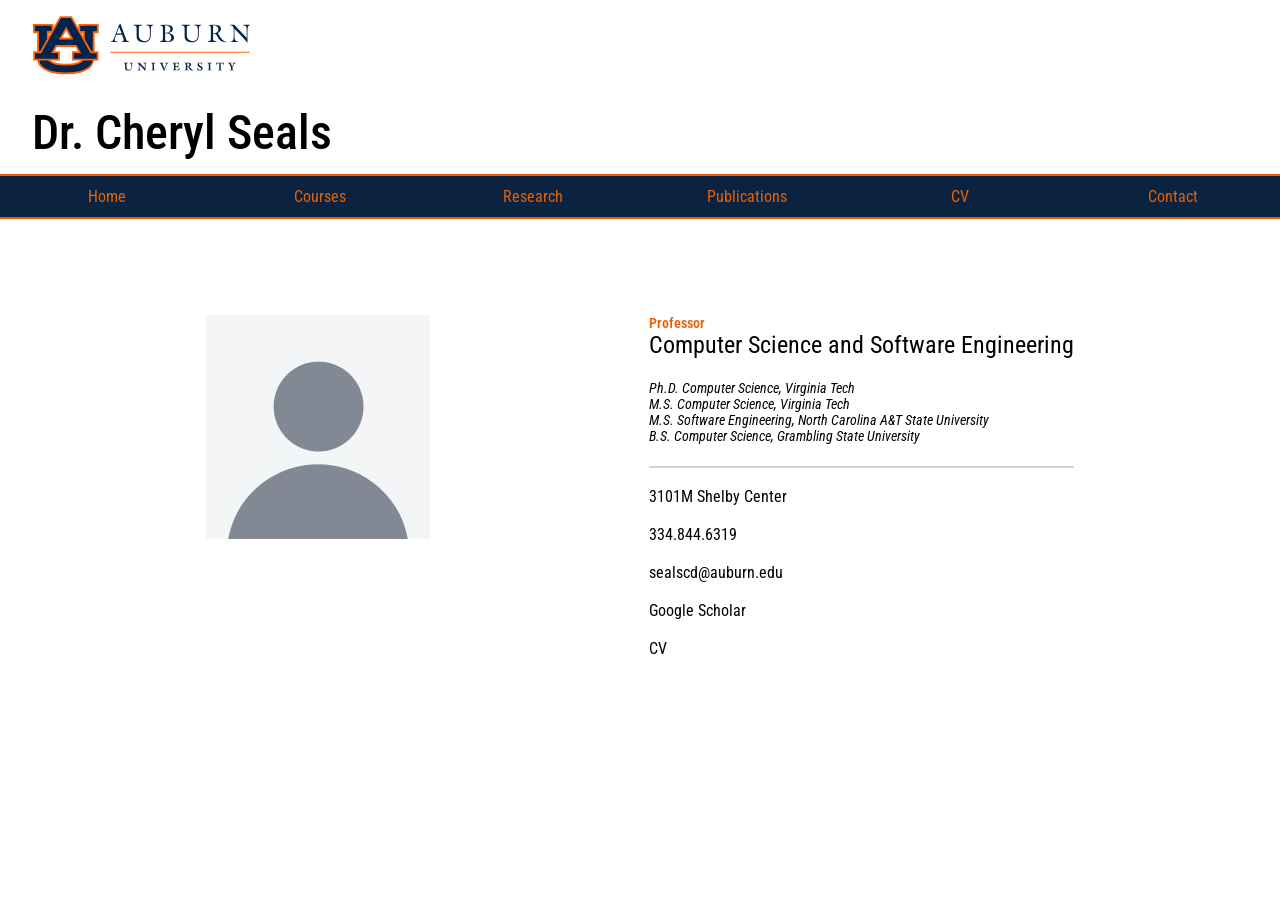
==== index.html @ 9b354f05 "WIP" ====
<!DOCTYPE html>
<html>

    <head>

        <!-- Fonts -->
         <link rel="preconnect" href="https://fonts.googleapis.com">
        <link rel="preconnect" href="https://fonts.gstatic.com" crossorigin>
        <link href="https://fonts.googleapis.com/css2?family=Roboto+Condensed:ital,wght@0,100..900;1,100..900&display=swap" rel="stylesheet">

        <!-- Stylesheets -->
        <link type="text/css" rel="stylesheet" href="css/index.css">
    
    </head>

    <!---->

    <body>

        <!-- Header -->
         <div id="header">
            <div id="header-logo">
                <img src="img/auburn-full.svg">
            </div>
         </div>


        <!-- Navigation Bar -->
        <div id="navbar">

            <div id="navbar-header">

                <div id="navbar-name">
                    <p>Dr. Cheryl Seals</p>
                </div>

            </div>

            <div id="navbar-items">

                <div class="navbar-item">
                    <p>Home</p>
                </div>
                <div class="navbar-item">
                    <p>Courses</p>
                </div>
                <div class="navbar-item">
                    <p>Research</p>
                </div>
                <div class="navbar-item">
                    <p>Publications</p>
                </div>
                <div class="navbar-item">
                    <p>CV</p>
                </div>
                <div class="navbar-item">
                    <p>Contact</p>
                </div>
                <!-- ... -->

            </div>

        </div>

        <!-- Actual Body -->
        <div id="abstract">
            <div id="abstract-img">
                <img src="img/default-pfp.jpg">
            </div>

            <div id="abstract-body">

                <div id="abstract-header">
                    <p id="abstract-status">Professor</p>
                    <p id="abstract-title">Computer Science and Software Engineering</p>
                    <div id="abstract-credentials">
                        <p class="credential">Ph.D. Computer Science, Virginia Tech</p>
                        <p class="credential">M.S. Computer Science, Virginia Tech</p>
                        <p class="credential">M.S. Software Engineering, North Carolina A&T State University</p>
                        <p class="credential">B.S. Computer Science, Grambling State University</p>
                    </div>
                </div>

                <div id="abstract-description">
                    <div class="description-entry">
                        <img>
                        <p> 3101M Shelby Center</p>
                    </div>
                    <div class="description-entry">
                        <img>
                        <p>334.844.6319</p>
                    </div>
                    <div class="description-entry">
                        <img>
                        <p>sealscd@auburn.edu</p>
                    </div>
                    <div class="description-entry">
                        <img>
                        <p>Google Scholar</p>
                    </div>
                    <div class="description-entry">
                        <img>
                        <p>CV</p>
                    </div>
                </div>

            </div>
        </div>


    </body>

</html>
---- css/index.css ----
/* ********** */
/* Universals */
/* ********** */

* 
{
    /* Color Variables */
    --bg: #0b2341;
    --fg: #e86100;

    /* Timing Variables */
    --hover-ms: 100ms;

    /* Sizing */
    margin: 0;
    border: 0;
    padding: 0;

    /* Font Settings */
    font-family: "Roboto Condensed", sans-serif;
    font-optical-sizing: auto;
    font-weight: 400;
    font-style: normal;
}

html
{
    overflow-x: hidden;
}


/* ****** */
/* Header */
/* ****** */


#header
{
    /* Size and Position */
    width: 100vw;
    height: 10vh;

    position: sticky;
    top: 0;

    /* Display */
    display: flex;
    flex-direction: row;

    /* Decoration */
    background-color: white;
}

#header-logo
{
    /* Size and Position */
    height: 100%;

    /* Display */
    display: flex;

    /* Children */
    align-items: center;
    justify-content: left;
}
#header-logo img 
{
    height: calc(100% * (2/3));
    padding-left: 2.5vw;
}



/* ************** */
/* Navigation Bar */
/* ************** */
#navbar
{
    /* Display */
    display: flex;
    flex-direction: column;

    /* Children */
    justify-content: space-between;
}

#navbar-header
{
    /* Display */
    padding: 1.5vh 2.5vw;
}
#navbar-name p
{
    font-size: 48px !important;
    font-weight: 500 !important;
}

#navbar-items
{
    /* Size and Position */
    box-sizing: border-box;

    width: 100%;
    height: 5vh;

    /* Display */
    display: flex;
    flex-direction: row;

    /* Children */
    align-items: center;
    justify-content: space-evenly;

    /* Decoration */
    background-color: var(--bg);

    border-style: solid;
    border-color: var(--fg);
    border-width: 2px 0px;
}

.navbar-item
{
    /* Size and Position */
    box-sizing: content-box;
    height: 100%;
    width: 100%;
    
    /* Display */
    display: flex;
    padding: 0px 5vw;

    /* Children */
    align-items: center;
    justify-content: center;

    /* Decoration */
    background-color: var(--bg);

    /* Animation */
    transition:
        background-color var(--hover-ms) linear
    ;
}
.navbar-item:hover
{
    background-color: white;
}
.navbar-item p
{
    color: var(--fg);
}


/* ******** */
/* Abstract */
/* ******** */

#abstract
{
    /* Size and Position */
    box-sizing: border-box;

    width: 100%;
    height: 75vh;

    /* Display */
    display: flex;
    flex-direction: row;

    padding: 7.5%;

    /* Children */
    align-items: top;
    justify-content: space-around;
}


#abstract-header
{
    padding-bottom: 5%;
    
    /* Decoration */
    border-bottom-style: solid;
    border-bottom-color: lightgrey;
    border-bottom-width: 2px;
}
#abstract-title
{
    font-size: 24px;
}
#abstract-status
{
    /* Decoration */
    color: var(--fg);

    /* Font Settings */
    font-size: 14px;
    font-weight: 600;
}

#abstract-credentials
{
    /* Display */
    display: flex;
    flex-direction: column;
    padding-top: 5%;

    /* Children */
    align-items: left;
    justify-content: center;
}
.credential
{
    /* Font Settings */
    font-size: 14px;
    font-style: italic;
}
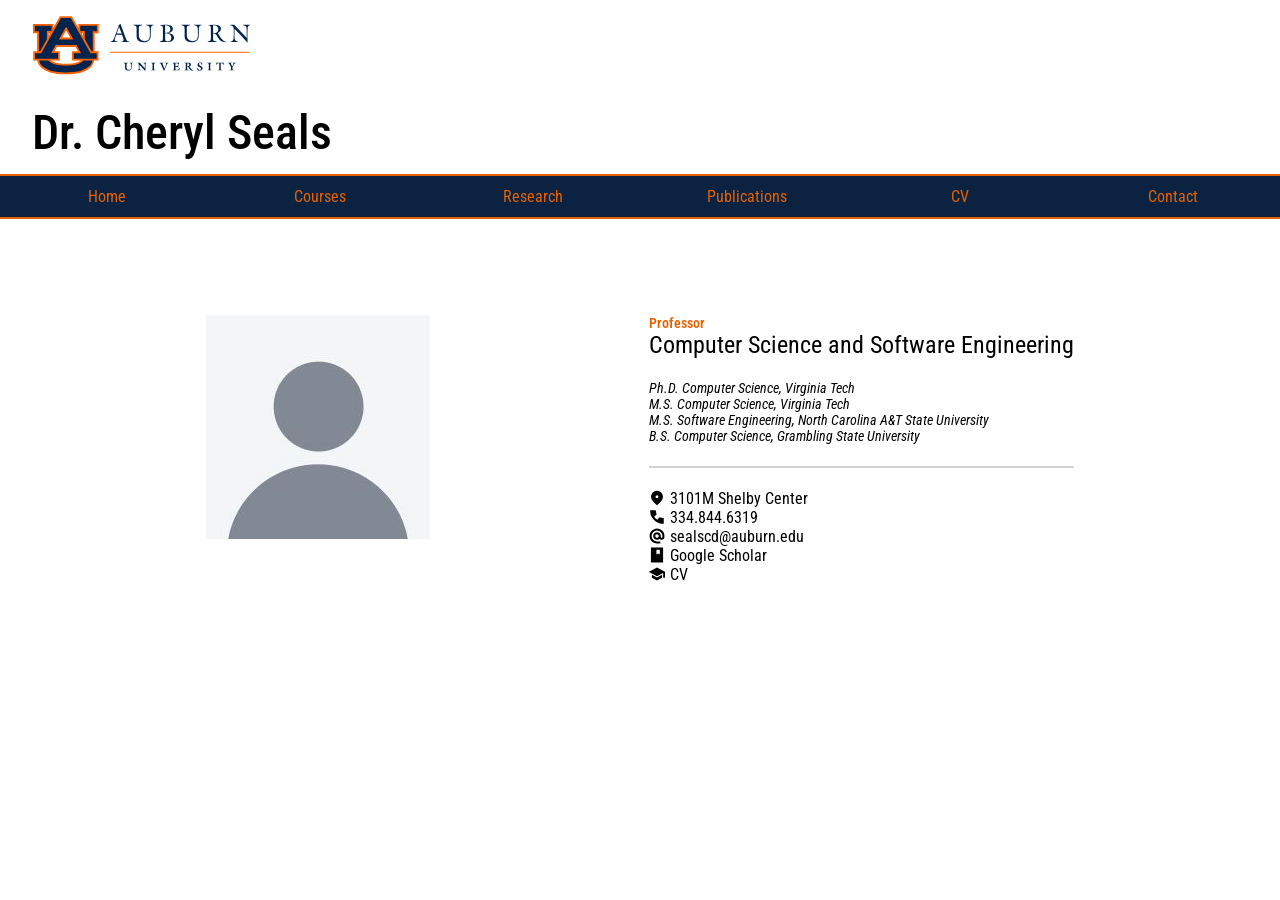
==== commit e1fc9c0d: "Contact details" ====
--- a/index.html
+++ b/index.html
@@ -81,25 +81,25 @@
                     </div>
                 </div>
 
-                <div id="abstract-description">
-                    <div class="description-entry">
-                        <img>
+                <div id="contact-body">
+                    <div class="contact-detail">
+                        <img src="img/icons/location.svg">
                         <p> 3101M Shelby Center</p>
                     </div>
-                    <div class="description-entry">
-                        <img>
+                    <div class="contact-detail">
+                        <img src="img/icons/call.svg">
                         <p>334.844.6319</p>
                     </div>
-                    <div class="description-entry">
-                        <img>
+                    <div class="contact-detail">
+                        <img src="img/icons/email.svg">
                         <p>sealscd@auburn.edu</p>
                     </div>
-                    <div class="description-entry">
-                        <img>
+                    <div class="contact-detail">
+                        <img src="img/icons/book.svg">
                         <p>Google Scholar</p>
                     </div>
-                    <div class="description-entry">
-                        <img>
+                    <div class="contact-detail">
+                        <img src="img/icons/school.svg">
                         <p>CV</p>
                     </div>
                 </div>
--- a/css/index.css
+++ b/css/index.css
@@ -216,3 +216,29 @@
     font-size: 14px;
     font-style: italic;
 }
+
+#contact-body
+{
+    /* Size and Position */
+    padding-top: 5%;
+
+    /* Children */
+    display: flex;
+    flex-direction: column;
+    align-items: left;
+    justify-content: flex-start;
+}
+.contact-detail
+{
+    /* Children */
+    display: flex;
+    flex-direction: row;
+    align-items: center;
+    justify-content: left;
+}
+.contact-detail img
+{
+    /* Size and Position */
+    height: 16px;
+    padding-right: 1%;
+}
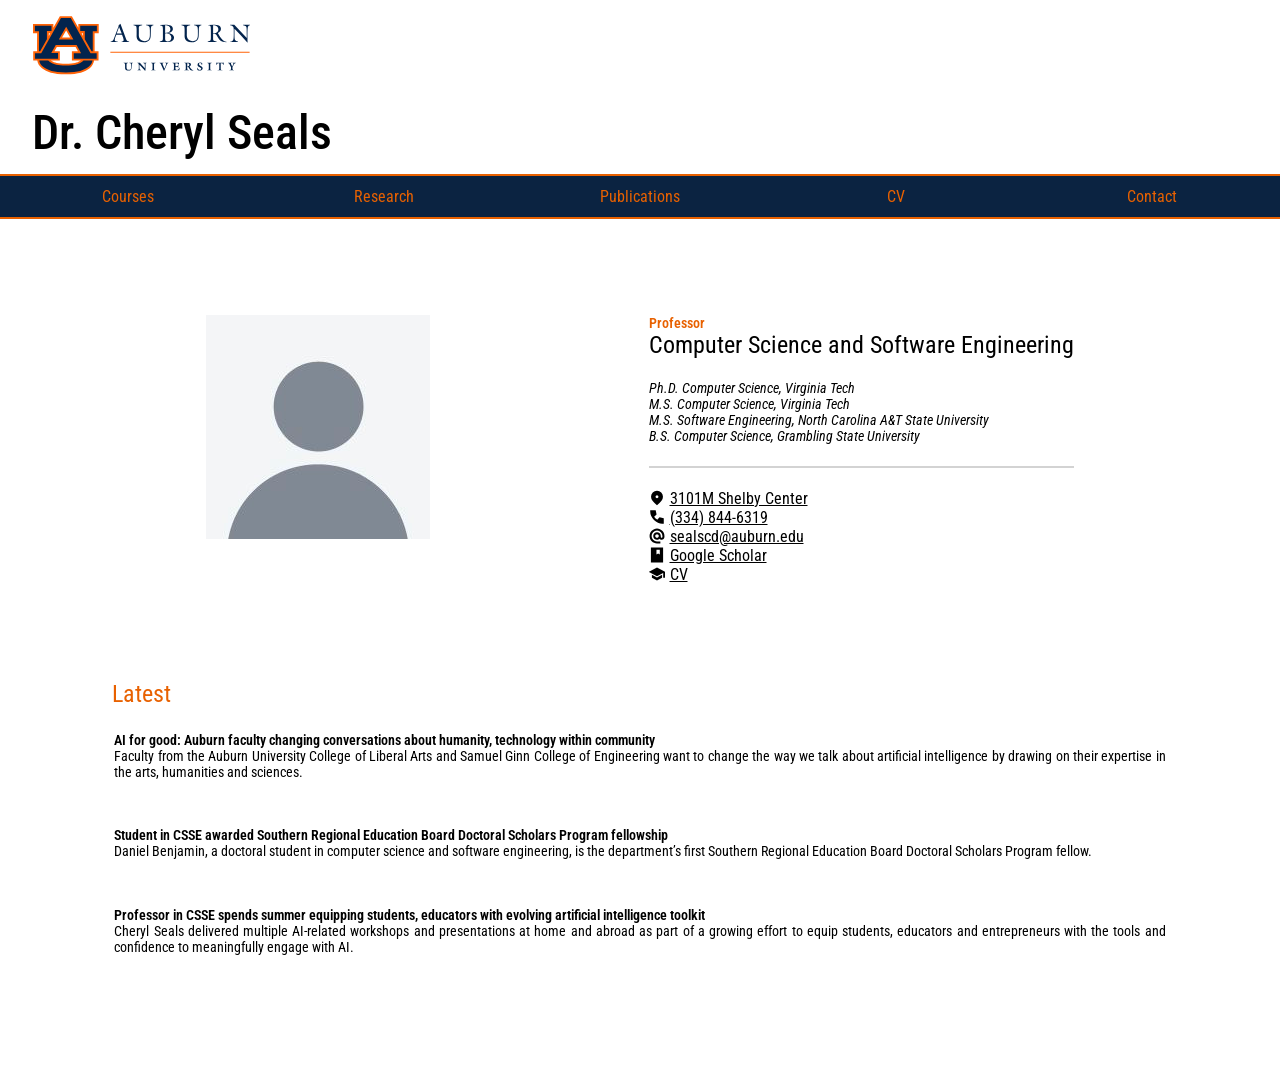
==== commit 5d99ce00: "Added news" ====
--- a/index.html
+++ b/index.html
@@ -38,24 +38,21 @@
 
             <div id="navbar-items">
 
-                <div class="navbar-item">
-                    <p>Home</p>
-                </div>
-                <div class="navbar-item">
+                <a class="navbar-item" href="#">
                     <p>Courses</p>
-                </div>
-                <div class="navbar-item">
+                </a>
+                <a class="navbar-item" href="#">
                     <p>Research</p>
-                </div>
-                <div class="navbar-item">
+                </a>
+                <a class="navbar-item" href="#">
                     <p>Publications</p>
-                </div>
-                <div class="navbar-item">
+                </a>
+                <a class="navbar-item" href="#">
                     <p>CV</p>
-                </div>
-                <div class="navbar-item">
+                </a>
+                <a class="navbar-item" href="#">
                     <p>Contact</p>
-                </div>
+                </a>
                 <!-- ... -->
 
             </div>
@@ -84,30 +81,65 @@
                 <div id="contact-body">
                     <div class="contact-detail">
                         <img src="img/icons/location.svg">
-                        <p> 3101M Shelby Center</p>
+                        <a href=""> 3101M Shelby Center</a>
                     </div>
                     <div class="contact-detail">
                         <img src="img/icons/call.svg">
-                        <p>334.844.6319</p>
+                        <a href="tel:+13348446319">(334) 844-6319</a>
                     </div>
                     <div class="contact-detail">
                         <img src="img/icons/email.svg">
-                        <p>sealscd@auburn.edu</p>
+                        <a href="mailto:sealscd@auburn.edu">sealscd@auburn.edu</a>
                     </div>
                     <div class="contact-detail">
                         <img src="img/icons/book.svg">
-                        <p>Google Scholar</p>
+                        <a href="https://scholar.google.com/citations?user=0GdNB4AAAAAJ">Google Scholar</a>
                     </div>
                     <div class="contact-detail">
                         <img src="img/icons/school.svg">
-                        <p>CV</p>
+                        <a href="https://eng.auburn.edu/resumes/sealscd">CV</a>
                     </div>
                 </div>
 
             </div>
         </div>
 
+        <div id="news-body">
+            <p id="news-title">Latest</p>
 
+            <a class="news-entry" href="https://cla.auburn.edu/news/articles/auburn-faculty-lead-community-conversations-about-ai/">
+                <div>
+                    <div class="news-title">
+                        <p>AI for good: Auburn faculty changing conversations about humanity, technology within community</p>
+                    </div>
+                    <div class="news-desc">
+                        <p>Faculty from the Auburn University College of Liberal Arts and Samuel Ginn College of Engineering want to change the way we talk about artificial intelligence by drawing on their expertise in the arts, humanities and sciences.</p>
+                    </div>
+                </div>
+            </a>
+
+            <a class="news-entry" href="https://eng.auburn.edu/news/2025/09/doctoral-student-in-csse-awarded-sreb-doctoral-scholars-program-fellowship">
+                <div>
+                    <div class="news-title">
+                        <p>Student in CSSE awarded Southern Regional Education Board Doctoral Scholars Program fellowship</p>
+                    </div>
+                    <div class="news-desc">
+                        <p>Daniel Benjamin, a doctoral student in computer science and software engineering, is the department’s first Southern Regional Education Board Doctoral Scholars Program fellow.</p>
+                    </div>
+                </div>
+            </a>
+
+            <a class="news-entry" href="https://eng.auburn.edu/news/2025/07/professor-in-csse-spends-summer-sharing-ai-insight">
+                <div>
+                    <div class="news-title">
+                        <p>Professor in CSSE spends summer equipping students, educators with evolving artificial intelligence toolkit</p>
+                    </div>
+                    <div class="news-desc">
+                        <p>Cheryl Seals delivered multiple AI-related workshops and presentations at home and abroad as part of a growing effort to equip students, educators and entrepreneurs with the tools and confidence to meaningfully engage with AI.</p>
+                    </div>
+                </div>
+            </a>
+
+        </div>
     </body>
-
 </html>
--- a/css/index.css
+++ b/css/index.css
@@ -27,6 +27,10 @@
 {
     overflow-x: hidden;
 }
+body
+{
+    width: 100vw;
+}
 
 
 /* ****** */
@@ -135,6 +139,7 @@
     justify-content: center;
 
     /* Decoration */
+    text-decoration: none;
     background-color: var(--bg);
 
     /* Animation */
@@ -160,9 +165,8 @@
 {
     /* Size and Position */
     box-sizing: border-box;
-
     width: 100%;
-    height: 75vh;
+    height: min-content;
 
     /* Display */
     display: flex;
@@ -222,17 +226,21 @@
     /* Size and Position */
     padding-top: 5%;
 
-    /* Children */
+    /* Display */
     display: flex;
     flex-direction: column;
+
+    /* Children */
     align-items: left;
     justify-content: flex-start;
 }
 .contact-detail
 {
-    /* Children */
+    /* Display */
     display: flex;
     flex-direction: row;
+
+    /* Children */
     align-items: center;
     justify-content: left;
 }
@@ -242,3 +250,81 @@
     height: 16px;
     padding-right: 1%;
 }
+.contact-detail a
+{
+    text-decoration: underline black;
+    color: black;
+}
+
+/* **** */
+/* News */
+/* **** */
+
+#news-body
+{
+    /* Size and Position */
+    box-sizing: border-box;
+    width: 100%;
+    height: min-content;
+
+    /* Display */
+    display: flex;
+    flex-direction: column;
+
+    padding: 0 7.5% 7.5% 7.5%;
+
+    /* Children */
+    align-items: left;
+    justify-content: flex-start;
+}
+
+#news-title
+{
+    /* Size and Position */
+    margin-left: 1.5%;
+
+    /* Decoration */
+    color: var(--fg);
+
+    /* Font Settings */
+    font-size: 24px;
+}
+
+.news-entry
+{
+    /* Size and Position */
+    box-sizing: border-box;
+    margin: 0.5% 0;
+
+    /* Display */
+    padding: 1.5%;
+
+    /* Decoration */
+    border-style: solid;
+    border-color: transparent;
+    border-width: 2px;
+
+    color: black;
+
+    /* Font Settings */
+    text-decoration: none;
+    font-size: 14px;
+
+    /* Animation */
+    transition:
+        border-color var(--hover-ms) linear
+    ;
+}
+.news-entry:hover
+{
+    border-color: var(--fg);
+}
+.news-title p
+{
+    font-weight: 600 !important;
+}
+.news-desc p
+{
+    text-align: justify;
+    text-justify: distribute;
+}
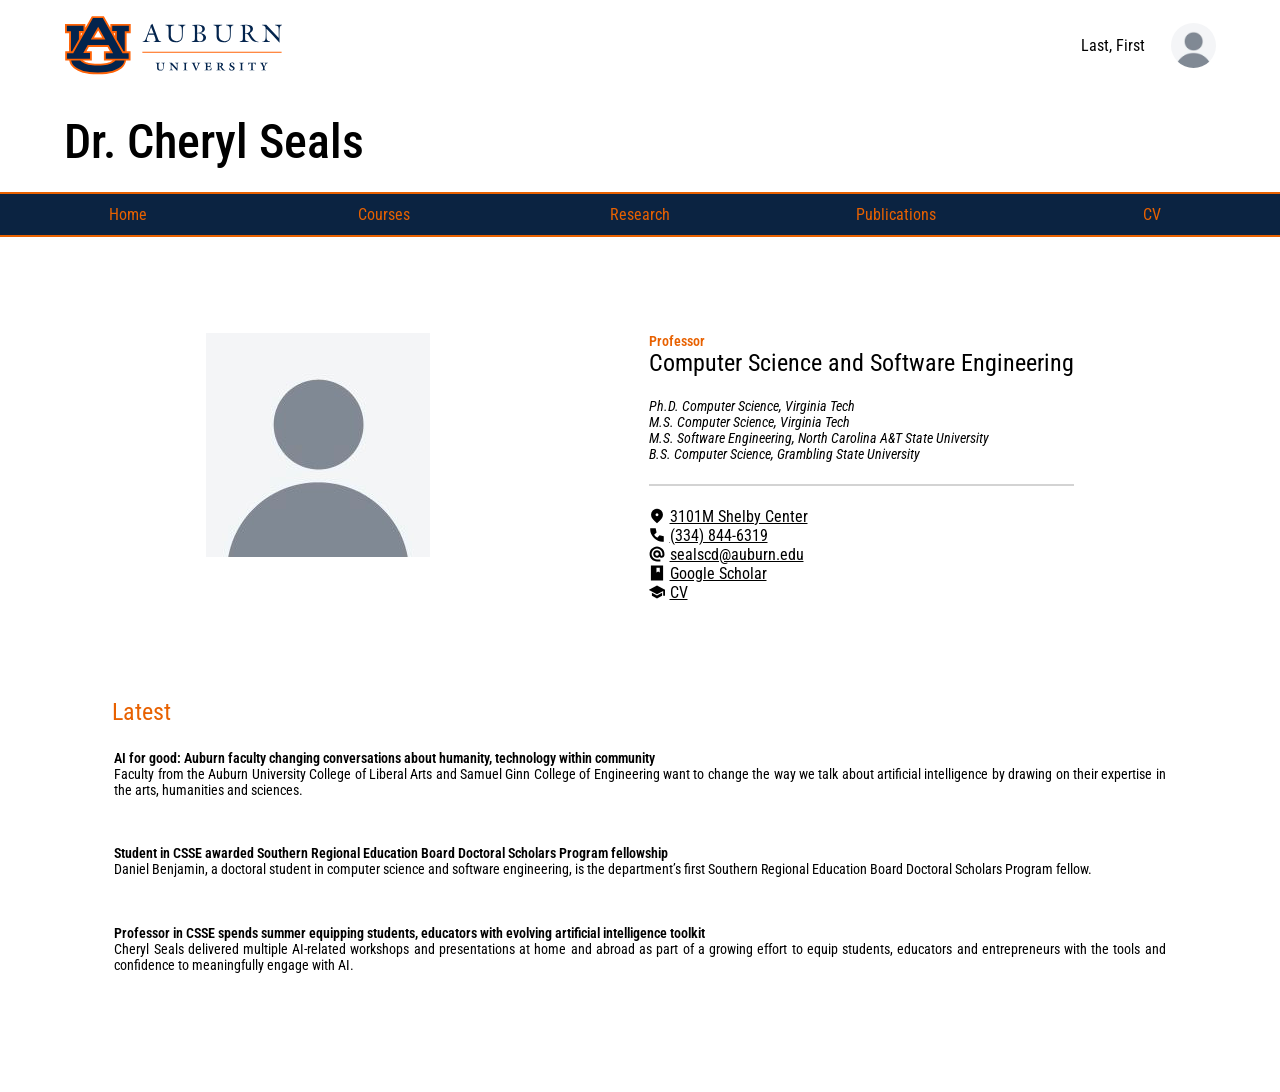
==== commit 28fa06ab: "added navbar links" ====
--- a/index.html
+++ b/index.html
@@ -22,6 +22,10 @@
             <div id="header-logo">
                 <img src="img/auburn-full.svg">
             </div>
+            <div id="header-user">
+                <p>Last, First</p>
+                <img src="img/default-pfp.jpg">
+            </div>
          </div>
 
 
@@ -38,20 +42,20 @@
 
             <div id="navbar-items">
 
+                <a class="navbar-item" href="/">
+                    <p>Home</p>
+                </a>
                 <a class="navbar-item" href="#">
                     <p>Courses</p>
                 </a>
                 <a class="navbar-item" href="#">
                     <p>Research</p>
                 </a>
-                <a class="navbar-item" href="#">
+                <a class="navbar-item" href="https://scholar.google.com/citations?user=0GdNB4AAAAAJ">
                     <p>Publications</p>
                 </a>
-                <a class="navbar-item" href="#">
+                <a class="navbar-item" href="https://eng.auburn.edu/resumes/sealscd">
                     <p>CV</p>
-                </a>
-                <a class="navbar-item" href="#">
-                    <p>Contact</p>
                 </a>
                 <!-- ... -->
 
--- a/css/index.css
+++ b/css/index.css
@@ -51,6 +51,9 @@
     display: flex;
     flex-direction: row;
 
+    /* Children */
+    justify-content: space-between;
+
     /* Decoration */
     background-color: white;
 }
@@ -70,7 +73,37 @@
 #header-logo img 
 {
     height: calc(100% * (2/3));
-    padding-left: 2.5vw;
+    margin-left: 5vw;
+}
+
+#header-user
+{
+    cursor: not-allowed;
+
+    /* Size and Position */
+    width: fit-content;
+    margin: 0 5vw;
+
+    /* Display */
+    display: flex;
+    flex-direction: row;
+
+    /* Children */
+    align-items: center;
+    justify-content: right;
+}
+#header-user p
+{
+    white-space: normal;
+}
+#header-user img
+{
+    /* Size and Position */
+    height: 50%;
+    margin-left: 2vw;
+
+    /* Decoration */
+    border-radius: 50%;
 }
 
 
@@ -91,7 +124,7 @@
 #navbar-header
 {
     /* Display */
-    padding: 1.5vh 2.5vw;
+    padding: 2.5vh 5vw;
 }
 #navbar-name p
 {
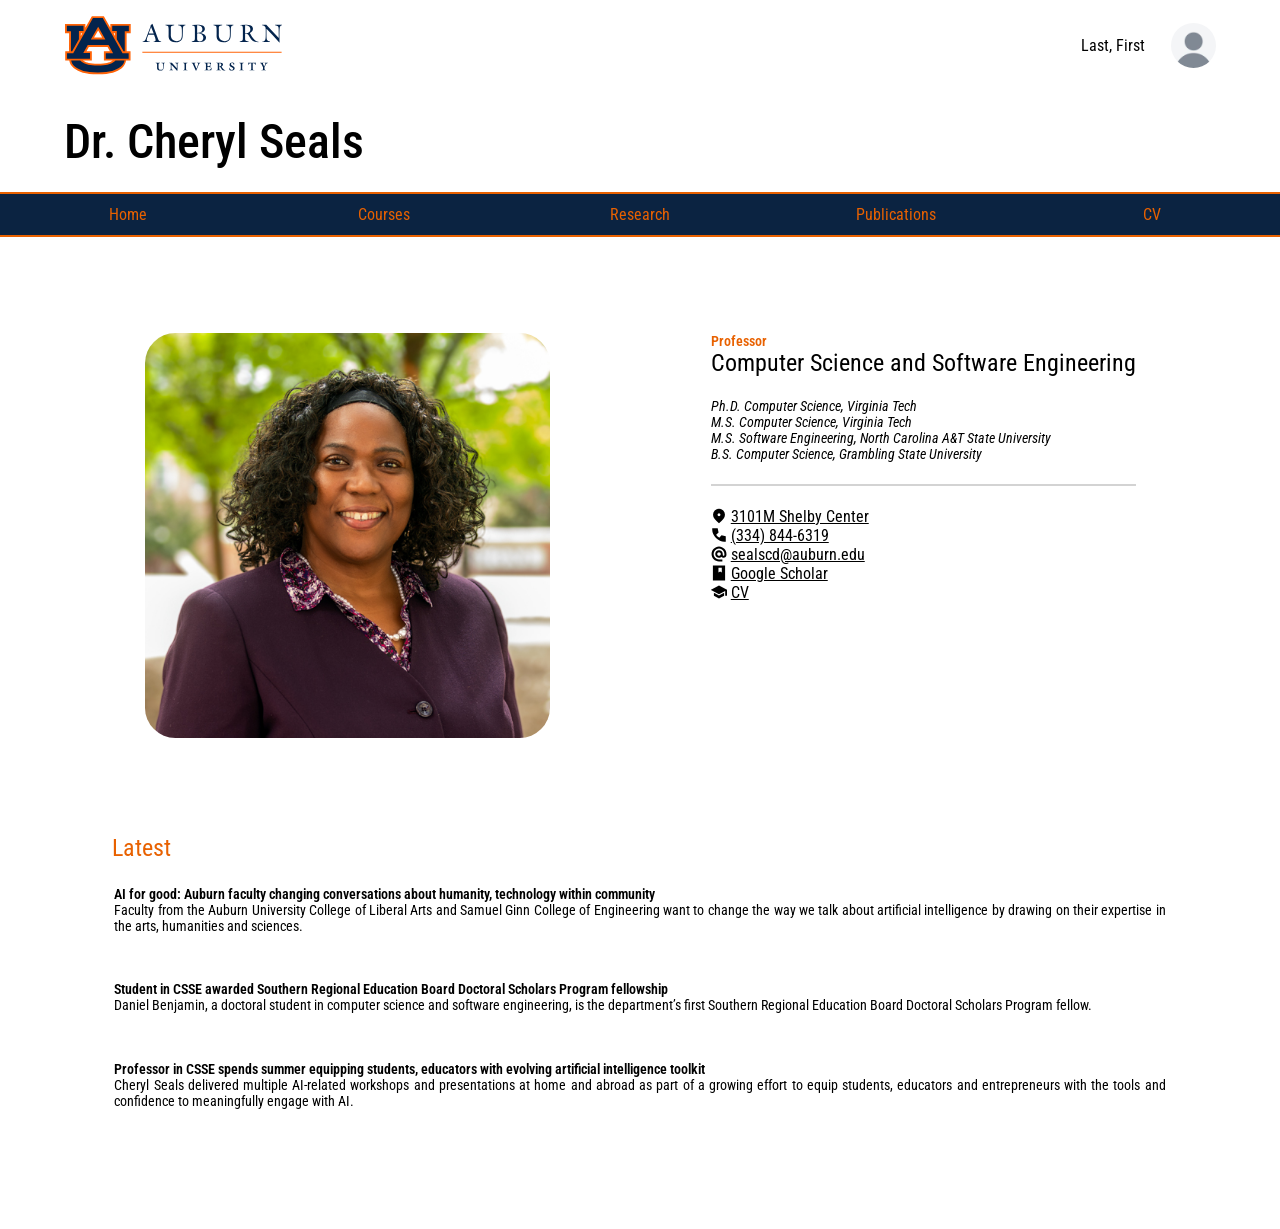
==== commit bb4d38b7: "finished home page for now" ====
--- a/index.html
+++ b/index.html
@@ -66,7 +66,7 @@
         <!-- Actual Body -->
         <div id="abstract">
             <div id="abstract-img">
-                <img src="img/default-pfp.jpg">
+                <img src="img/media/seals.jpg">
             </div>
 
             <div id="abstract-body">
--- a/css/index.css
+++ b/css/index.css
@@ -198,7 +198,8 @@
 {
     /* Size and Position */
     box-sizing: border-box;
-    width: 100%;
+
+    width: 100vw;
     height: min-content;
 
     /* Display */
@@ -212,6 +213,29 @@
     justify-content: space-around;
 }
 
+#abstract-img
+{
+    /* Size and Position */
+    aspect-ratio: 1;
+    height: 45vh;
+    margin-right: 5vw;
+}
+#abstract-img img
+{
+    /* Size and Position */
+    width: 100%;
+    height: 100%;
+
+    /* Display */
+    display: block;
+    overflow: hidden !important;
+
+    object-fit:cover;
+    object-position: center top;
+
+    /* Decoration */
+    border-radius: 7.5%;
+}
 
 #abstract-header
 {
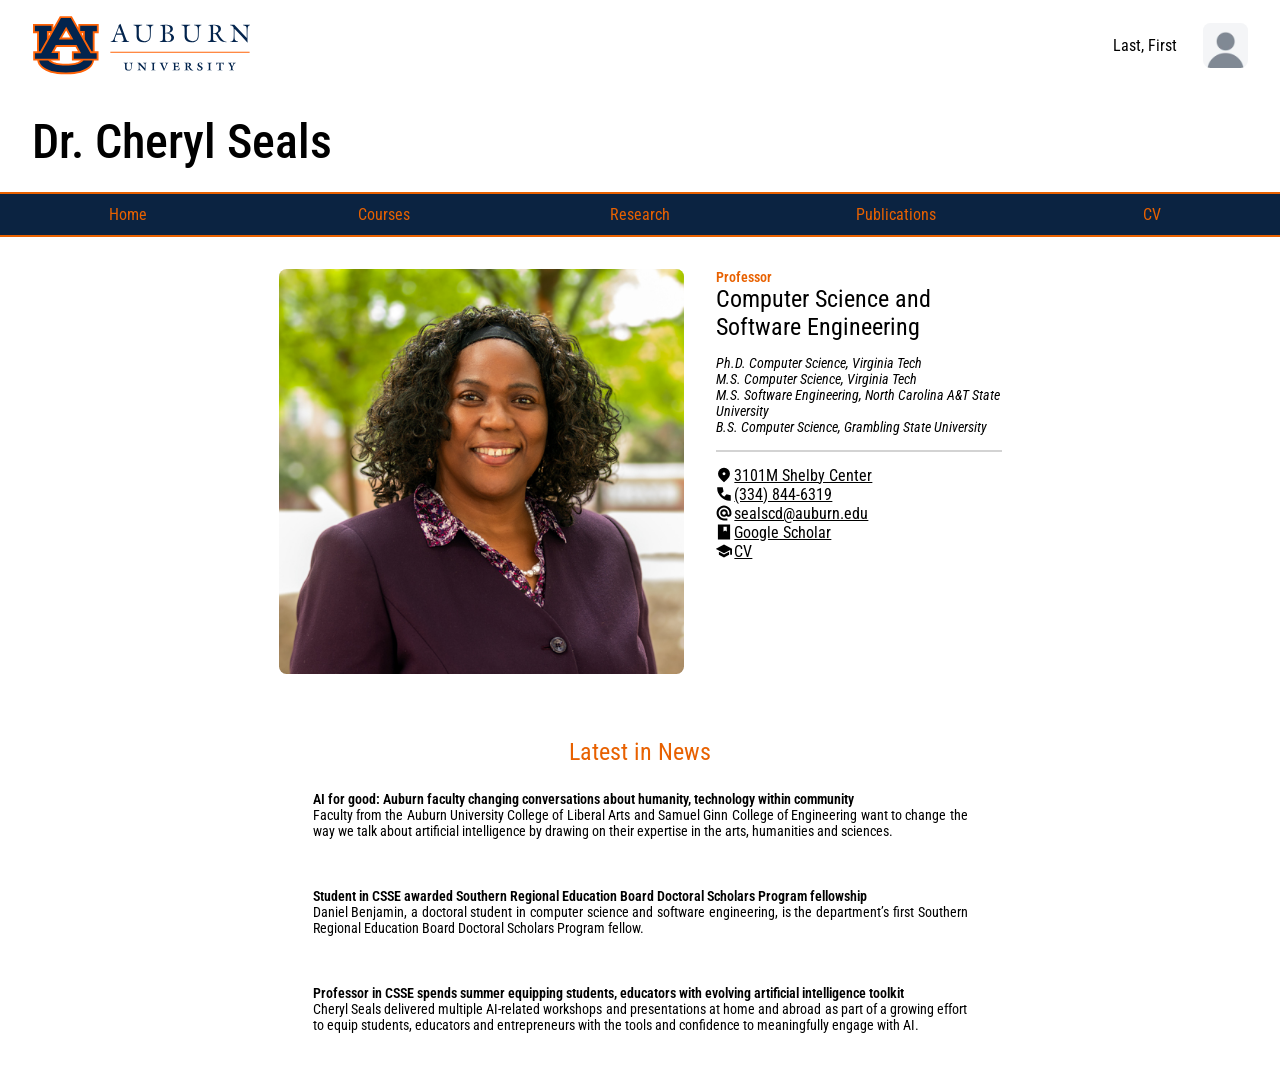
==== commit 50ccc711: "Sizing changes" ====
--- a/index.html
+++ b/index.html
@@ -109,7 +109,7 @@
         </div>
 
         <div id="news-body">
-            <p id="news-title">Latest</p>
+            <p id="news-title">Latest in News</p>
 
             <a class="news-entry" href="https://cla.auburn.edu/news/articles/auburn-faculty-lead-community-conversations-about-ai/">
                 <div>
--- a/css/index.css
+++ b/css/index.css
@@ -7,6 +7,15 @@
     /* Color Variables */
     --bg: #0b2341;
     --fg: #e86100;
+
+    /* Spacing */
+    --page-vspacing: 2.5vh;
+    --page-hspacing: 2.5vw;
+
+    --page-focus-width: 60%;
+
+    /* Decoration Variables */
+    --smoothing: 7.5px;
 
     /* Timing Variables */
     --hover-ms: 100ms;
@@ -29,7 +38,16 @@
 }
 body
 {
+    /* Size and Position */
     width: 100vw;
+
+    /* Display */
+    display: flex;
+    flex-direction: column;
+
+    /* Children */
+    justify-content: center;
+    align-items: center;
 }
 
 
@@ -73,7 +91,7 @@
 #header-logo img 
 {
     height: calc(100% * (2/3));
-    margin-left: 5vw;
+    margin-left: var(--page-hspacing);
 }
 
 #header-user
@@ -82,7 +100,7 @@
 
     /* Size and Position */
     width: fit-content;
-    margin: 0 5vw;
+    margin: 0 var(--page-hspacing);
 
     /* Display */
     display: flex;
@@ -103,7 +121,7 @@
     margin-left: 2vw;
 
     /* Decoration */
-    border-radius: 50%;
+    border-radius: var(--smoothing);
 }
 
 
@@ -113,6 +131,9 @@
 /* ************** */
 #navbar
 {
+    /* Size and Position */
+    width: 100vw;
+
     /* Display */
     display: flex;
     flex-direction: column;
@@ -124,7 +145,7 @@
 #navbar-header
 {
     /* Display */
-    padding: 2.5vh 5vw;
+    padding: 2.5vh var(--page-hspacing);
 }
 #navbar-name p
 {
@@ -145,7 +166,7 @@
     flex-direction: row;
 
     /* Children */
-    align-items: center;
+    align-items: left;
     justify-content: space-evenly;
 
     /* Decoration */
@@ -199,18 +220,20 @@
     /* Size and Position */
     box-sizing: border-box;
 
-    width: 100vw;
+    width: max-content;
+    max-width: var(--page-focus-width);
+
     height: min-content;
 
     /* Display */
     display: flex;
     flex-direction: row;
 
-    padding: 7.5%;
+    padding: var(--page-hspacing) var(--page-vspacing);
 
     /* Children */
     align-items: top;
-    justify-content: space-around;
+    justify-content: left;
 }
 
 #abstract-img
@@ -218,7 +241,7 @@
     /* Size and Position */
     aspect-ratio: 1;
     height: 45vh;
-    margin-right: 5vw;
+    margin-right: var(--page-hspacing);
 }
 #abstract-img img
 {
@@ -234,7 +257,7 @@
     object-position: center top;
 
     /* Decoration */
-    border-radius: 7.5%;
+    border-radius: var(--smoothing);
 }
 
 #abstract-header
@@ -321,25 +344,25 @@
 {
     /* Size and Position */
     box-sizing: border-box;
-    width: 100%;
+
+    width: max-content;
+    max-width: var(--page-focus-width);
+
     height: min-content;
 
     /* Display */
     display: flex;
     flex-direction: column;
 
-    padding: 0 7.5% 7.5% 7.5%;
-
-    /* Children */
-    align-items: left;
+    padding: var(--page-hspacing) var(--page-vspacing);
+
+    /* Children */
+    align-items: center;
     justify-content: flex-start;
 }
 
 #news-title
 {
-    /* Size and Position */
-    margin-left: 1.5%;
-
     /* Decoration */
     color: var(--fg);
 
@@ -351,15 +374,16 @@
 {
     /* Size and Position */
     box-sizing: border-box;
-    margin: 0.5% 0;
-
-    /* Display */
-    padding: 1.5%;
+    margin: calc(var(--page-vspacing) / 2) 0px;
+
+    /* Display */
+    padding: calc(var(--page-vspacing) / 2) calc(var(--page-hspacing));
 
     /* Decoration */
     border-style: solid;
     border-color: transparent;
     border-width: 2px;
+    border-radius: var(--smoothing);
 
     color: black;
 
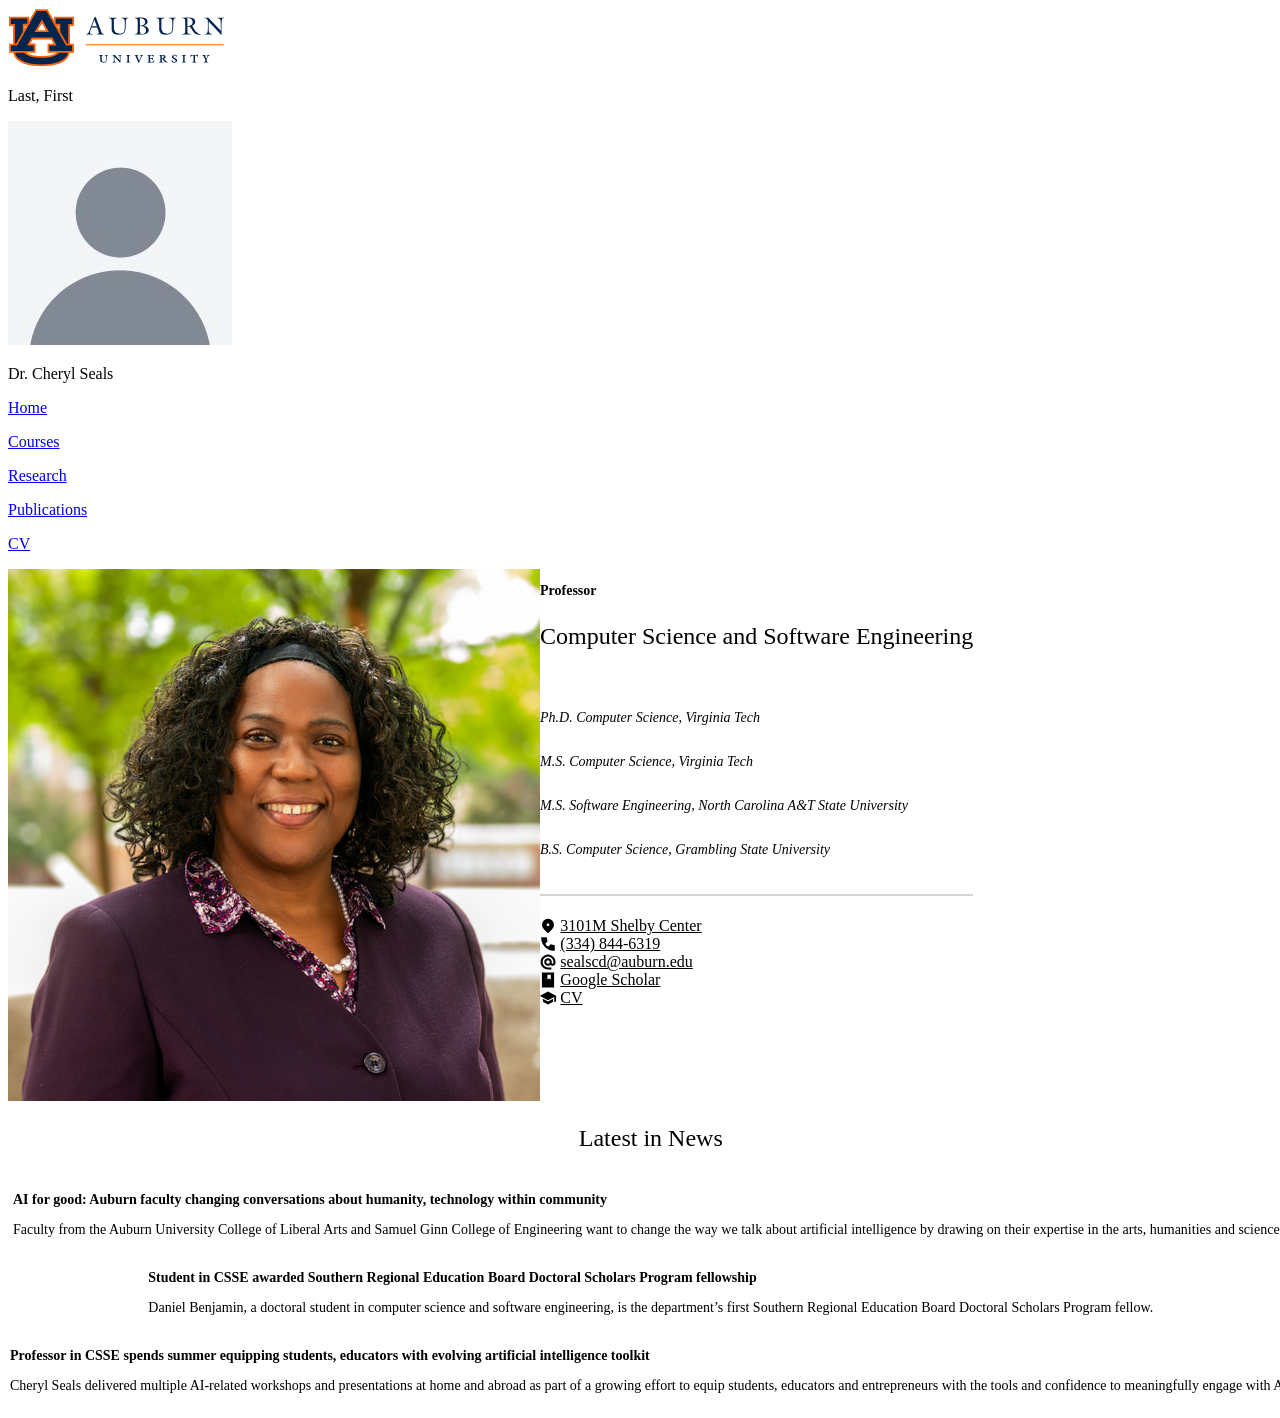
==== commit 7868532b: "Spacing and navbar changes" ====
--- a/index.html
+++ b/index.html
@@ -4,11 +4,12 @@
     <head>
 
         <!-- Fonts -->
-         <link rel="preconnect" href="https://fonts.googleapis.com">
+        <link rel="preconnect" href="https://fonts.googleapis.com">
         <link rel="preconnect" href="https://fonts.gstatic.com" crossorigin>
         <link href="https://fonts.googleapis.com/css2?family=Roboto+Condensed:ital,wght@0,100..900;1,100..900&display=swap" rel="stylesheet">
 
         <!-- Stylesheets -->
+        <link type="text/css" rel="stylesheet" href="css/global.css">
         <link type="text/css" rel="stylesheet" href="css/index.css">
     
     </head>
@@ -42,16 +43,16 @@
 
             <div id="navbar-items">
 
-                <a class="navbar-item" href="/">
+                <a class="navbar-item" href="/" aria-current>
                     <p>Home</p>
                 </a>
-                <a class="navbar-item" href="#">
+                <a class="navbar-item" href="/courses/">
                     <p>Courses</p>
                 </a>
-                <a class="navbar-item" href="#">
+                <a class="navbar-item" href="https://ausme.auburn.edu/public/profile/sealscd">
                     <p>Research</p>
                 </a>
-                <a class="navbar-item" href="https://scholar.google.com/citations?user=0GdNB4AAAAAJ">
+                <a class="navbar-item" href="/publications/">
                     <p>Publications</p>
                 </a>
                 <a class="navbar-item" href="https://eng.auburn.edu/resumes/sealscd">
--- a/css/index.css
+++ b/css/index.css
@@ -1,216 +1,3 @@
-/* ********** */
-/* Universals */
-/* ********** */
-
-* 
-{
-    /* Color Variables */
-    --bg: #0b2341;
-    --fg: #e86100;
-
-    /* Spacing */
-    --page-vspacing: 2.5vh;
-    --page-hspacing: 2.5vw;
-
-    --page-focus-width: 60%;
-
-    /* Decoration Variables */
-    --smoothing: 7.5px;
-
-    /* Timing Variables */
-    --hover-ms: 100ms;
-
-    /* Sizing */
-    margin: 0;
-    border: 0;
-    padding: 0;
-
-    /* Font Settings */
-    font-family: "Roboto Condensed", sans-serif;
-    font-optical-sizing: auto;
-    font-weight: 400;
-    font-style: normal;
-}
-
-html
-{
-    overflow-x: hidden;
-}
-body
-{
-    /* Size and Position */
-    width: 100vw;
-
-    /* Display */
-    display: flex;
-    flex-direction: column;
-
-    /* Children */
-    justify-content: center;
-    align-items: center;
-}
-
-
-/* ****** */
-/* Header */
-/* ****** */
-
-
-#header
-{
-    /* Size and Position */
-    width: 100vw;
-    height: 10vh;
-
-    position: sticky;
-    top: 0;
-
-    /* Display */
-    display: flex;
-    flex-direction: row;
-
-    /* Children */
-    justify-content: space-between;
-
-    /* Decoration */
-    background-color: white;
-}
-
-#header-logo
-{
-    /* Size and Position */
-    height: 100%;
-
-    /* Display */
-    display: flex;
-
-    /* Children */
-    align-items: center;
-    justify-content: left;
-}
-#header-logo img 
-{
-    height: calc(100% * (2/3));
-    margin-left: var(--page-hspacing);
-}
-
-#header-user
-{
-    cursor: not-allowed;
-
-    /* Size and Position */
-    width: fit-content;
-    margin: 0 var(--page-hspacing);
-
-    /* Display */
-    display: flex;
-    flex-direction: row;
-
-    /* Children */
-    align-items: center;
-    justify-content: right;
-}
-#header-user p
-{
-    white-space: normal;
-}
-#header-user img
-{
-    /* Size and Position */
-    height: 50%;
-    margin-left: 2vw;
-
-    /* Decoration */
-    border-radius: var(--smoothing);
-}
-
-
-
-/* ************** */
-/* Navigation Bar */
-/* ************** */
-#navbar
-{
-    /* Size and Position */
-    width: 100vw;
-
-    /* Display */
-    display: flex;
-    flex-direction: column;
-
-    /* Children */
-    justify-content: space-between;
-}
-
-#navbar-header
-{
-    /* Display */
-    padding: 2.5vh var(--page-hspacing);
-}
-#navbar-name p
-{
-    font-size: 48px !important;
-    font-weight: 500 !important;
-}
-
-#navbar-items
-{
-    /* Size and Position */
-    box-sizing: border-box;
-
-    width: 100%;
-    height: 5vh;
-
-    /* Display */
-    display: flex;
-    flex-direction: row;
-
-    /* Children */
-    align-items: left;
-    justify-content: space-evenly;
-
-    /* Decoration */
-    background-color: var(--bg);
-
-    border-style: solid;
-    border-color: var(--fg);
-    border-width: 2px 0px;
-}
-
-.navbar-item
-{
-    /* Size and Position */
-    box-sizing: content-box;
-    height: 100%;
-    width: 100%;
-    
-    /* Display */
-    display: flex;
-    padding: 0px 5vw;
-
-    /* Children */
-    align-items: center;
-    justify-content: center;
-
-    /* Decoration */
-    text-decoration: none;
-    background-color: var(--bg);
-
-    /* Animation */
-    transition:
-        background-color var(--hover-ms) linear
-    ;
-}
-.navbar-item:hover
-{
-    background-color: white;
-}
-.navbar-item p
-{
-    color: var(--fg);
-}
-
-
 /* ******** */
 /* Abstract */
 /* ******** */
@@ -229,7 +16,10 @@
     display: flex;
     flex-direction: row;
 
-    padding: var(--page-hspacing) var(--page-vspacing);
+    padding: var(--page-vspacing) var(--page-hspacing);
+
+    /* Decoration */
+    background-color: white;
 
     /* Children */
     align-items: top;
@@ -240,8 +30,7 @@
 {
     /* Size and Position */
     aspect-ratio: 1;
-    height: 45vh;
-    margin-right: var(--page-hspacing);
+    margin-right: calc(var(--page-hspacing) / 2);
 }
 #abstract-img img
 {
@@ -354,7 +143,10 @@
     display: flex;
     flex-direction: column;
 
-    padding: var(--page-hspacing) var(--page-vspacing);
+    padding: var(--page-vspacing) var(--page-hspacing);
+
+    /* Decoration */
+    background-color: white;
 
     /* Children */
     align-items: center;
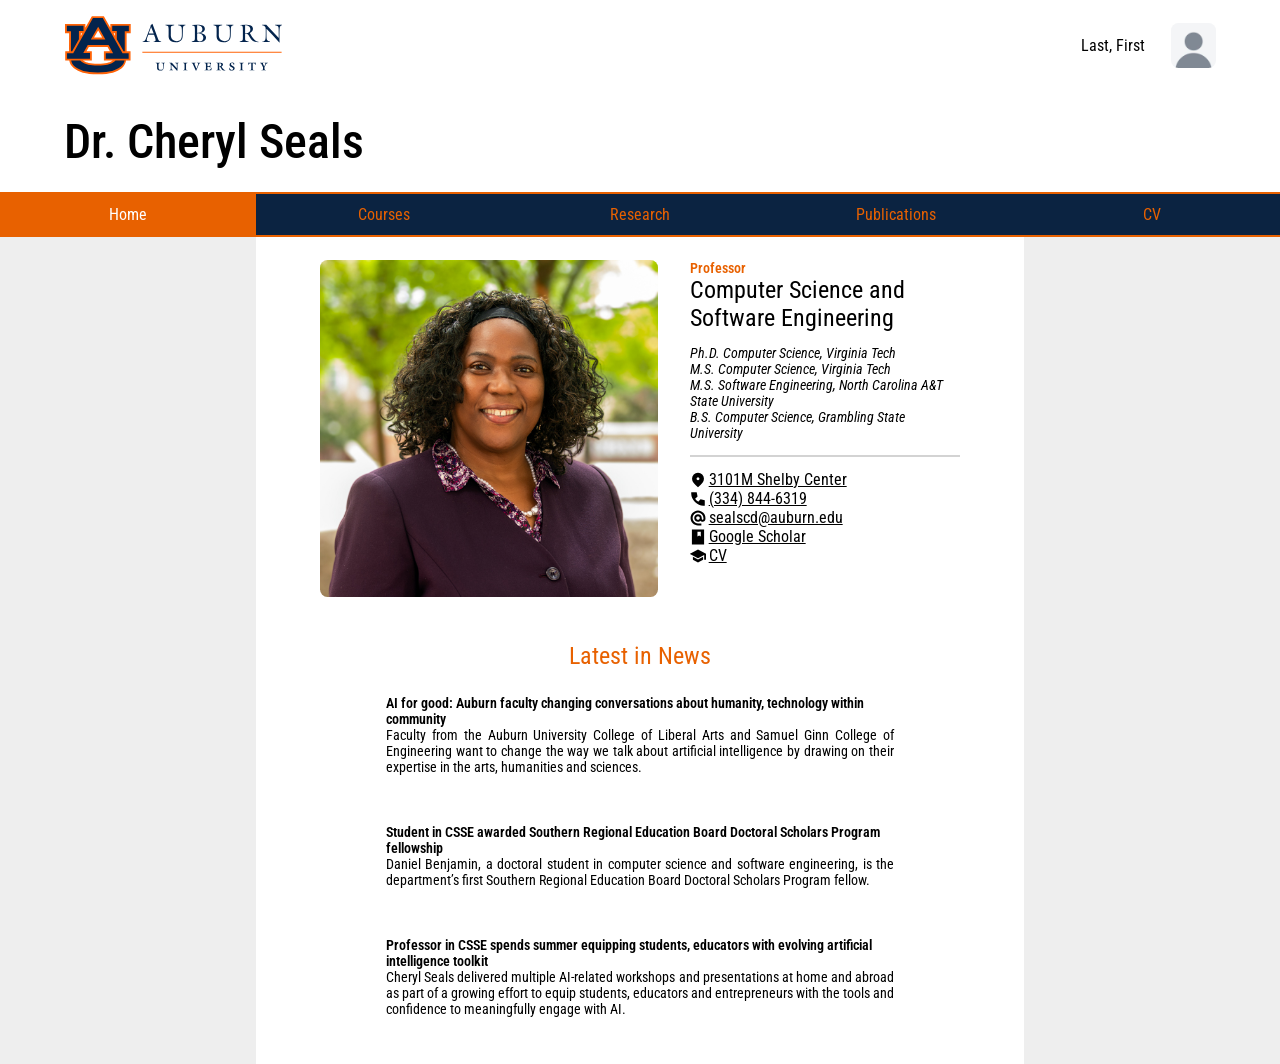
==== commit 4e9f45e1: "Navbar link fixa'" ====
--- a/index.html
+++ b/index.html
@@ -43,16 +43,16 @@
 
             <div id="navbar-items">
 
-                <a class="navbar-item" href="/" aria-current>
+                <a class="navbar-item" href="." aria-current>
                     <p>Home</p>
                 </a>
-                <a class="navbar-item" href="/courses/">
+                <a class="navbar-item" href="courses/">
                     <p>Courses</p>
                 </a>
                 <a class="navbar-item" href="https://ausme.auburn.edu/public/profile/sealscd">
                     <p>Research</p>
                 </a>
-                <a class="navbar-item" href="/publications/">
+                <a class="navbar-item" href="publications/">
                     <p>Publications</p>
                 </a>
                 <a class="navbar-item" href="https://eng.auburn.edu/resumes/sealscd">
--- a/css/global.css
+++ b/css/global.css
@@ -0,0 +1,233 @@
+/* ********** */
+/* Universals */
+/* ********** */
+
+* 
+{
+    /* Color Variables */
+    --bg: #0b2341;
+    --fg: #e86100;
+
+    /* Spacing */
+    --page-vspacing: 2.5vh;
+    --page-hspacing: 5vw;
+
+    --page-focus-width: 60%;
+
+    /* Decoration Variables */
+    --smoothing: 7.5px;
+
+    /* Timing Variables */
+    --hover-ms: 100ms;
+
+    /* Sizing */
+    margin: 0;
+    border: 0;
+    padding: 0;
+
+    /* Font Settings */
+    font-family: "Roboto Condensed", sans-serif;
+    font-optical-sizing: auto;
+    font-weight: 400;
+    font-style: normal;
+}
+
+html
+{
+    overflow-x: hidden;
+}
+body
+{
+    /* Size and Position */
+    width: 100vw;
+
+    /* Display */
+    display: flex;
+    flex-direction: column;
+
+    /* Decoration */
+    background-color: #eeeeee !important;
+
+    /* Children */
+    justify-content: center;
+    align-items: center;
+}
+
+
+/* ****** */
+/* Header */
+/* ****** */
+
+
+#header
+{
+    /* Size and Position */
+    width: 100vw;
+    height: 10vh;
+
+    position: sticky;
+    top: 0;
+
+    /* Display */
+    display: flex;
+    flex-direction: row;
+
+    /* Children */
+    justify-content: space-between;
+
+    /* Decoration */
+    background-color: white;
+}
+
+#header-logo
+{
+    /* Size and Position */
+    height: 100%;
+
+    /* Display */
+    display: flex;
+
+    /* Children */
+    align-items: center;
+    justify-content: left;
+}
+#header-logo img 
+{
+    height: calc(100% * (2/3));
+    margin-left: var(--page-hspacing);
+}
+
+#header-user
+{
+    cursor: not-allowed;
+
+    /* Size and Position */
+    width: fit-content;
+    margin: 0 var(--page-hspacing);
+
+    /* Display */
+    display: flex;
+    flex-direction: row;
+
+    /* Children */
+    align-items: center;
+    justify-content: right;
+}
+#header-user p
+{
+    white-space: normal;
+}
+#header-user img
+{
+    /* Size and Position */
+    height: 50%;
+    margin-left: 2vw;
+
+    /* Decoration */
+    border-radius: var(--smoothing);
+}
+
+
+
+/* ************** */
+/* Navigation Bar */
+/* ************** */
+#navbar
+{
+    /* Size and Position */
+    width: 100vw;
+
+    /* Display */
+    display: flex;
+    flex-direction: column;
+
+    /* Decoration */
+    background-color: white;
+
+    /* Children */
+    justify-content: space-between;
+}
+
+#navbar-header
+{
+    /* Display */
+    padding: 2.5vh var(--page-hspacing);
+}
+#navbar-name p
+{
+    font-size: 48px !important;
+    font-weight: 500 !important;
+}
+
+#navbar-items
+{
+    /* Size and Position */
+    box-sizing: border-box;
+
+    width: 100%;
+    height: 5vh;
+
+    /* Display */
+    display: flex;
+    flex-direction: row;
+
+    /* Children */
+    align-items: left;
+    justify-content: space-evenly;
+
+    /* Decoration */
+    background-color: var(--bg);
+
+    border-style: solid;
+    border-color: var(--fg);
+    border-width: 2px 0px;
+}
+
+.navbar-item
+{
+    /* Size and Position */
+    box-sizing: content-box;
+    height: 100%;
+    width: 100%;
+    
+    /* Display */
+    display: flex;
+    padding: 0px 5vw;
+
+    /* Children */
+    align-items: center;
+    justify-content: center;
+
+    /* Decoration */
+    text-decoration: none;
+    background-color: var(--bg);
+
+    /* Animation */
+    transition:
+        background-color var(--hover-ms) linear
+    ;
+}
+
+.navbar-item p
+{
+    color: var(--fg);
+}
+
+
+.navbar-item[aria-current]
+{
+    background-color: var(--fg);
+}
+.navbar-item[aria-current] p
+{
+    color: white;
+}
+.navbar-item:hover
+{
+    background-color: white;
+}
+.navbar-item:hover p
+{
+    color: var(--fg);
+}
+
